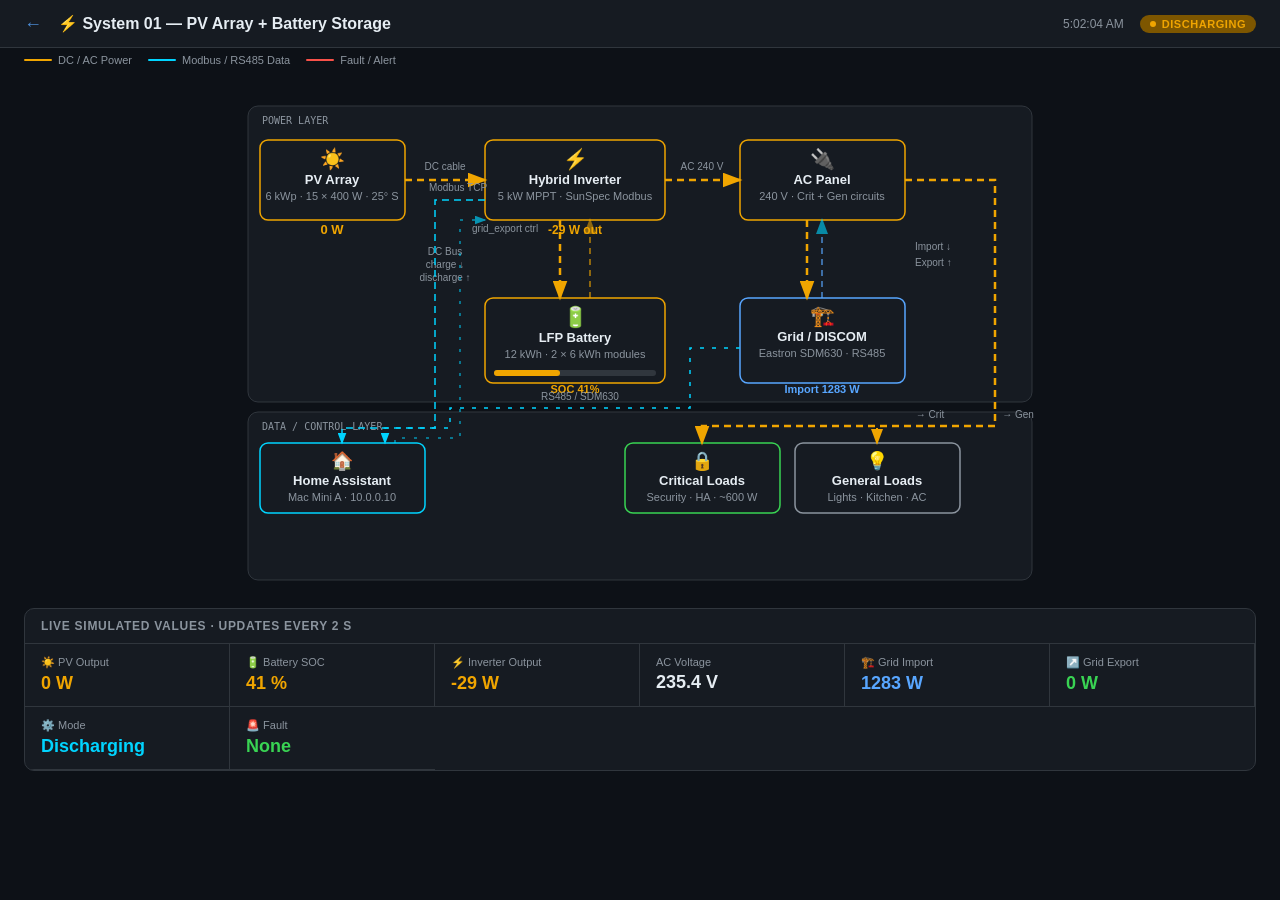
==== circuits/01_pv_battery.html @ f04ee081 "feat: add animated circuit diagrams, Wokwi sims, dev dashboard, and simulator service - circuits/: 6" ====
<!DOCTYPE html>
<html lang="en">
<head>
<meta charset="UTF-8">
<meta name="viewport" content="width=device-width, initial-scale=1.0">
<title>PV + Battery — Circuit Diagram</title>
<link rel="stylesheet" href="style.css">
</head>
<body>

<div class="header">
  <a href="index.html" class="back">←</a>
  <h1>⚡ System 01 — PV Array + Battery Storage</h1>
  <span class="timestamp" id="ts">--</span>
  <span class="status-badge green" id="status-badge"><span class="dot"></span><span id="status-text">Charging</span></span>
</div>

<div class="legend">
  <div class="legend-item"><div class="legend-line amber"></div> DC / AC Power</div>
  <div class="legend-item"><div class="legend-line cyan"></div> Modbus / RS485 Data</div>
  <div class="legend-item"><div class="legend-line red"></div> Fault / Alert</div>
</div>

<div class="svg-wrap">
<svg class="circuit-svg" viewBox="0 0 800 490" width="800" height="490" xmlns="http://www.w3.org/2000/svg">
<defs>
  <marker id="a-am" markerWidth="8" markerHeight="6" refX="7" refY="3" orient="auto"><polygon points="0 0,8 3,0 6" fill="#f0a500"/></marker>
  <marker id="a-cy" markerWidth="8" markerHeight="6" refX="7" refY="3" orient="auto"><polygon points="0 0,8 3,0 6" fill="#00d4ff"/></marker>
  <marker id="a-gn" markerWidth="8" markerHeight="6" refX="7" refY="3" orient="auto"><polygon points="0 0,8 3,0 6" fill="#39d353"/></marker>
  <marker id="a-am-r" markerWidth="8" markerHeight="6" refX="1" refY="3" orient="auto"><polygon points="8 0,0 3,8 6" fill="#f0a500"/></marker>
  <marker id="a-cy-r" markerWidth="8" markerHeight="6" refX="1" refY="3" orient="auto"><polygon points="8 0,0 3,8 6" fill="#00d4ff"/></marker>
</defs>

<rect x="0" y="0" width="800" height="490" fill="#0d1117"/>

<!-- ── Zone labels ───────────────────────────────────── -->
<rect x="8" y="8" width="784" height="296" rx="10" fill="#161b22" stroke="#30363d" stroke-width="1"/>
<text x="22" y="26" fill="#8b949e" font-size="10" font-family="monospace">POWER LAYER</text>

<rect x="8" y="314" width="784" height="168" rx="10" fill="#161b22" stroke="#30363d" stroke-width="1"/>
<text x="22" y="332" fill="#8b949e" font-size="10" font-family="monospace">DATA / CONTROL LAYER</text>

<!-- ══════════════════════════════════════════════════ -->
<!--  NODE BOXES                                        -->
<!--  Row 1  y=42–122  (center y=82)                   -->
<!--  Row 2  y=200–285 (center y=242)                  -->
<!--  Data   y=345–425                                  -->
<!-- ══════════════════════════════════════════════════ -->

<!-- PV Array  x=20-165 -->
<rect x="20" y="42" width="145" height="80" rx="8" fill="#161b22" stroke="#f0a500" stroke-width="1.5"/>
<text x="92"  y="68"  text-anchor="middle" font-size="20" fill="#f0a500">☀️</text>
<text x="92"  y="86"  text-anchor="middle" class="node-label" font-size="13" font-weight="600">PV Array</text>
<text x="92"  y="102" text-anchor="middle" class="node-sublabel">6 kWp · 15 × 400 W · 25° S</text>
<text id="pv-w" x="92" y="136" text-anchor="middle" font-size="13" font-weight="700" fill="#f0a500">-- W</text>

<!-- Hybrid Inverter  x=245-425 -->
<rect x="245" y="42" width="180" height="80" rx="8" fill="#161b22" stroke="#f0a500" stroke-width="1.5"/>
<text x="335" y="68"  text-anchor="middle" font-size="20" fill="#f0a500">⚡</text>
<text x="335" y="86"  text-anchor="middle" class="node-label" font-size="13" font-weight="600">Hybrid Inverter</text>
<text x="335" y="102" text-anchor="middle" class="node-sublabel">5 kW MPPT · SunSpec Modbus</text>
<text id="inv-w" x="335" y="136" text-anchor="middle" font-size="12" font-weight="600" fill="#f0a500">-- W out</text>

<!-- AC Distribution Panel  x=500-665 -->
<rect x="500" y="42" width="165" height="80" rx="8" fill="#161b22" stroke="#f0a500" stroke-width="1.5"/>
<text x="582" y="68"  text-anchor="middle" font-size="20" fill="#f0a500">🔌</text>
<text x="582" y="86"  text-anchor="middle" class="node-label" font-size="13" font-weight="600">AC Panel</text>
<text x="582" y="102" text-anchor="middle" class="node-sublabel">240 V · Crit + Gen circuits</text>

<!-- LFP Battery  x=245-425 -->
<rect x="245" y="200" width="180" height="85" rx="8" fill="#161b22" stroke="#f0a500" stroke-width="1.5"/>
<text x="335" y="226" text-anchor="middle" font-size="20" fill="#f0a500">🔋</text>
<text x="335" y="244" text-anchor="middle" class="node-label" font-size="13" font-weight="600">LFP Battery</text>
<text x="335" y="260" text-anchor="middle" class="node-sublabel">12 kWh · 2 × 6 kWh modules</text>
<rect x="254" y="272" width="162" height="6" rx="3" fill="#30363d"/>
<rect id="soc-bar" x="254" y="272" width="100" height="6" rx="3" fill="#f0a500"/>
<text id="soc-txt" x="335" y="295" text-anchor="middle" font-size="11" font-weight="700" fill="#f0a500">SOC ---%</text>

<!-- Grid  x=500-665 -->
<rect x="500" y="200" width="165" height="85" rx="8" fill="#161b22" stroke="#58a6ff" stroke-width="1.5"/>
<text x="582" y="225" text-anchor="middle" font-size="20" fill="#58a6ff">🏗️</text>
<text x="582" y="243" text-anchor="middle" class="node-label" font-size="13" font-weight="600">Grid / DISCOM</text>
<text x="582" y="259" text-anchor="middle" class="node-sublabel">Eastron SDM630 · RS485</text>
<text id="grid-w" x="582" y="295" text-anchor="middle" font-size="11" font-weight="700" fill="#58a6ff">Import/Export -- W</text>

<!-- Home Assistant  x=20-185 -->
<rect x="20" y="345" width="165" height="70" rx="8" fill="#161b22" stroke="#00d4ff" stroke-width="1.5"/>
<text x="102" y="369" text-anchor="middle" font-size="18" fill="#00d4ff">🏠</text>
<text x="102" y="387" text-anchor="middle" class="node-label" font-size="13" font-weight="600">Home Assistant</text>
<text x="102" y="403" text-anchor="middle" class="node-sublabel">Mac Mini A · 10.0.0.10</text>

<!-- Critical Loads  x=385-540 -->
<rect x="385" y="345" width="155" height="70" rx="8" fill="#161b22" stroke="#39d353" stroke-width="1.5"/>
<text x="462" y="369" text-anchor="middle" font-size="18" fill="#39d353">🔒</text>
<text x="462" y="387" text-anchor="middle" class="node-label" font-size="13" font-weight="600">Critical Loads</text>
<text x="462" y="403" text-anchor="middle" class="node-sublabel">Security · HA · ~600 W</text>

<!-- General Loads  x=555-720 -->
<rect x="555" y="345" width="165" height="70" rx="8" fill="#161b22" stroke="#8b949e" stroke-width="1.5"/>
<text x="637" y="369" text-anchor="middle" font-size="18" fill="#8b949e">💡</text>
<text x="637" y="387" text-anchor="middle" class="node-label" font-size="13" font-weight="600">General Loads</text>
<text x="637" y="403" text-anchor="middle" class="node-sublabel">Lights · Kitchen · AC</text>

<!-- ══════════════════════════════════════════════════ -->
<!--  WIRES — no path segment passes through any box   -->
<!-- ══════════════════════════════════════════════════ -->

<!-- W1 · PV → Inverter  (gap x=165–245, wire at y=82) -->
<path d="M 165,82 L 245,82" stroke-width="2.5" fill="none"
      marker-end="url(#a-am)" class="wire-amber"/>
<!-- label sits in the gap, 12 px above wire -->
<text x="205" y="72" text-anchor="middle" class="wire-label">DC cable</text>

<!-- W2 · Inverter → AC Panel  (gap x=425–500, wire at y=82) -->
<path d="M 425,82 L 500,82" stroke-width="2.5" fill="none"
      marker-end="url(#a-am)" class="wire-amber"/>
<text x="462" y="72" text-anchor="middle" class="wire-label">AC 240 V</text>

<!-- W3a · Inverter ↓ Battery  (charge; vertical in row gap, x=320) -->
<path d="M 320,122 L 320,200" stroke-width="2.5" fill="none"
      marker-end="url(#a-am)" class="wire-amber"/>
<!-- W3b · Battery → Inverter  (discharge; x=350, reverse) -->
<path d="M 350,200 L 350,122" stroke-width="2" fill="none"
      stroke="#f0a500" stroke-dasharray="6 5"
      marker-end="url(#a-am)" style="animation:flow-fwd 0.9s linear infinite; opacity:0.55;"/>
<!-- label in LEFT corridor (x 165–245, y 155–175 = mid gap) — clear of all boxes -->
<text x="205" y="157" text-anchor="middle" class="wire-label">DC Bus</text>
<text x="205" y="170" text-anchor="middle" class="wire-label">charge ↓</text>
<text x="205" y="183" text-anchor="middle" class="wire-label">discharge ↑</text>

<!-- W4 · AC Panel ↔ Grid  (vertical, x=567/582, gap y=122–200) -->
<!-- import: down -->
<path d="M 567,122 L 567,200" stroke-width="2.5" fill="none"
      marker-end="url(#a-am)" class="wire-amber"/>
<!-- export: up -->
<path d="M 582,200 L 582,122" stroke-width="2" fill="none"
      stroke="#58a6ff" stroke-dasharray="6 5"
      marker-end="url(#a-cy)" style="animation:flow-rev 0.9s linear infinite; opacity:0.6;"/>
<!-- label in RIGHT margin (x=672, gap y=122–200) — clears AC Panel right x=665 -->
<text x="675" y="152" text-anchor="start" class="wire-label">Import ↓</text>
<text x="675" y="168" text-anchor="start" class="wire-label">Export ↑</text>

<!-- W5 · AC Panel → Critical + General
     Route: right edge of AC Panel (665,82) → right margin x=755 (> Gen right 720)
     → down to bus y=328 (< loads top 345) → branch left to each load.
     No segment touches any node box. -->
<path d="M 665,82 L 755,82 L 755,328 L 462,328 L 462,345"
      stroke-width="2.5" fill="none" marker-end="url(#a-am)" class="wire-amber"/>
<!-- branch to General (from bus junction at 755,328 left to 637,328 then down) -->
<path d="M 755,328 L 637,328 L 637,345" stroke-width="2" fill="none"
      stroke="#f0a500" stroke-dasharray="7 5"
      style="animation:flow-fwd 0.45s linear infinite;" marker-end="url(#a-am)"/>
<!-- bus labels in the horizontal corridor y=328 — between node boxes -->
<text x="690" y="320" text-anchor="middle" class="wire-label">→ Crit</text>
<text x="778" y="320" text-anchor="middle" class="wire-label">→ Gen</text>

<!-- W6 · Inverter → HA  (Modbus TCP)
     Route: left edge of Inverter (245,102) → left corridor x=195 (>PV right 165 + 30)
     → down to y=330 (< loads top 345, > Grid bottom 285) → left to HA top x=102 -->
<path d="M 245,102 L 195,102 L 195,330 L 102,330 L 102,345"
      stroke-width="1.5" fill="none" marker-end="url(#a-cy)" class="wire-cyan"
      style="animation-duration:0.9s;"/>
<!-- label on the horizontal segment at y=102, placed well above in the corridor -->
<text x="218" y="93" text-anchor="middle" class="wire-label" fill="#00d4ff">Modbus TCP</text>

<!-- W7 · Grid/SDM630 → HA  (RS485 → Modbus RTU)
     Route: left edge of Grid (500,250) → left to x=450 (> Battery right 425 + 25)
     → down to y=310 (> Grid bottom 285, < loads top 345)
     → left to x=210 (slightly right of Modbus corridor x=195)
     → down to y=330, then left to HA.
     All segments stay in clear corridors. -->
<path d="M 500,250 L 450,250 L 450,310 L 210,310 L 210,330 L 145,330 L 145,345"
      stroke-width="1.5" fill="none" stroke="#00d4ff" stroke-dasharray="4 8"
      marker-end="url(#a-cy)" style="animation:flow-fwd 1.1s linear infinite;"/>
<!-- label on long horizontal at y=310 — sits in the clear corridor -->
<text x="340" y="302" text-anchor="middle" class="wire-label" fill="#00d4ff">RS485 / SDM630</text>

<!-- W8 · HA → Inverter  (grid_export_enable control)
     Route: top of HA at x=155 → up through left corridor x=220 → into Inverter left side.
     Uses x=220 — distinct from Modbus at x=195, 25 px clearance. -->
<path d="M 155,345 L 155,340 L 220,340 L 220,122 L 245,122"
      stroke-width="1.5" fill="none" stroke="#00d4ff" stroke-dasharray="3 9"
      marker-end="url(#a-cy)" style="animation:flow-rev 1.4s linear infinite; opacity:0.65;"/>
<text x="232" y="134" text-anchor="start" class="wire-label" fill="#00d4ff">grid_export ctrl</text>

<!-- ── Live value overlays (placed BELOW their respective boxes, y=136 / y=295) ── -->
</svg>
</div>

<div class="data-panel">
  <div class="data-panel-title">Live Simulated Values · updates every 2 s</div>
  <div class="data-grid">
    <div class="data-cell"><div class="data-label">☀️ PV Output</div>
      <div class="data-value amber" id="d-pv">-- W</div></div>
    <div class="data-cell"><div class="data-label">🔋 Battery SOC</div>
      <div class="data-value amber" id="d-soc">-- %</div></div>
    <div class="data-cell"><div class="data-label">⚡ Inverter Output</div>
      <div class="data-value amber" id="d-inv">-- W</div></div>
    <div class="data-cell"><div class="data-label">AC Voltage</div>
      <div class="data-value normal" id="d-vac">-- V</div></div>
    <div class="data-cell"><div class="data-label">🏗️ Grid Import</div>
      <div class="data-value blue" id="d-imp">-- W</div></div>
    <div class="data-cell"><div class="data-label">↗️ Grid Export</div>
      <div class="data-value green" id="d-exp">-- W</div></div>
    <div class="data-cell"><div class="data-label">⚙️ Mode</div>
      <div class="data-value cyan" id="d-mode">--</div></div>
    <div class="data-cell"><div class="data-label">🚨 Fault</div>
      <div class="data-value green" id="d-fault">None</div></div>
  </div>
</div>

<script>
function noise(a){ return (Math.random()-.5)*2*a; }
function pvPower(h){
  if(h<6||h>18) return 0;
  const x=(h-12)/5.5;
  return Math.max(0,5800*(1-x*x)+noise(120));
}
function batterySoc(h){
  if(h>=6&&h<=15) return Math.min(98,45+(h-6)*5.5+noise(1));
  const e=h>15?h-15:h+9;
  return Math.max(20,94-e*3.8+noise(1));
}
function update(){
  const now=new Date();
  const h=now.getHours()+now.getMinutes()/60;
  document.getElementById('ts').textContent=now.toLocaleTimeString();
  const pv=Math.round(pvPower(h));
  const soc=Math.round(batterySoc(h));
  const inv=Math.round(pv*0.96+noise(80));
  const base=1200+noise(150);
  const imp=pv>base?0:Math.round(base-pv+noise(50));
  const exp=pv>base+400?Math.round(pv-base-noise(80)):0;
  const vac=238+noise(3);
  const mode=pv>200?(soc<80?'Charging':'Export'):(soc>30?'Discharging':'Grid Import');
  document.getElementById('pv-w').textContent=pv.toLocaleString()+' W';
  document.getElementById('inv-w').textContent=inv.toLocaleString()+' W out';
  document.getElementById('soc-txt').textContent='SOC '+soc+'%';
  document.getElementById('soc-bar').setAttribute('width',Math.round(1.62*soc));
  document.getElementById('grid-w').textContent=(imp>0?'Import '+imp:'Export '+exp)+' W';
  document.getElementById('d-pv').textContent=pv.toLocaleString()+' W';
  document.getElementById('d-soc').textContent=soc+' %';
  document.getElementById('d-inv').textContent=inv.toLocaleString()+' W';
  document.getElementById('d-vac').textContent=vac.toFixed(1)+' V';
  document.getElementById('d-imp').textContent=imp+' W';
  document.getElementById('d-exp').textContent=exp+' W';
  document.getElementById('d-mode').textContent=mode;
  const b=document.getElementById('status-badge');
  b.className='status-badge '+(pv>500?'green':'amber');
  document.getElementById('status-text').textContent=mode;
}
update(); setInterval(update,2000);
</script>
</body>
</html>
---- circuits/style.css ----
/* Lucknow Smart Residence — Shared Circuit Diagram Styles
   Dark theme matching GitHub dark; pure CSS, no external deps */

:root {
  --bg:          #0d1117;
  --surface:     #161b22;
  --surface2:    #21262d;
  --border:      #30363d;
  --text:        #e6edf3;
  --text-muted:  #8b949e;
  --amber:       #f0a500;
  --amber-dim:   #7d5600;
  --cyan:        #00d4ff;
  --cyan-dim:    #004d5e;
  --green:       #39d353;
  --green-dim:   #1a4d23;
  --red:         #f85149;
  --red-dim:     #5c1a18;
  --blue:        #58a6ff;
  --blue-dim:    #1c3557;
  --purple:      #bc8cff;
  --purple-dim:  #3d2062;
}

* { box-sizing: border-box; margin: 0; padding: 0; }

body {
  background: var(--bg);
  color: var(--text);
  font-family: -apple-system, BlinkMacSystemFont, "Segoe UI", sans-serif;
  font-size: 14px;
  min-height: 100vh;
}

/* ── Header Bar ──────────────────────────────────────────────── */
.header {
  display: flex;
  align-items: center;
  gap: 16px;
  padding: 14px 24px;
  background: var(--surface);
  border-bottom: 1px solid var(--border);
}

.header .back {
  color: var(--blue);
  text-decoration: none;
  font-size: 18px;
  line-height: 1;
  opacity: 0.8;
  transition: opacity 0.15s;
}
.header .back:hover { opacity: 1; }

.header h1 {
  font-size: 16px;
  font-weight: 600;
  color: var(--text);
  flex: 1;
}

.header .timestamp {
  color: var(--text-muted);
  font-size: 12px;
  font-variant-numeric: tabular-nums;
}

.status-badge {
  display: inline-flex;
  align-items: center;
  gap: 6px;
  padding: 3px 10px;
  border-radius: 20px;
  font-size: 11px;
  font-weight: 600;
  text-transform: uppercase;
  letter-spacing: 0.05em;
}
.status-badge.green  { background: var(--green-dim);  color: var(--green);  }
.status-badge.amber  { background: var(--amber-dim);  color: var(--amber);  }
.status-badge.red    { background: var(--red-dim);    color: var(--red);    }
.status-badge.cyan   { background: var(--cyan-dim);   color: var(--cyan);   }
.status-badge.blue   { background: var(--blue-dim);   color: var(--blue);   }
.status-badge.purple { background: var(--purple-dim); color: var(--purple); }

.status-badge .dot {
  width: 6px; height: 6px;
  border-radius: 50%;
  background: currentColor;
  animation: pulse 2s ease-in-out infinite;
}

@keyframes pulse {
  0%, 100% { opacity: 1; }
  50%       { opacity: 0.3; }
}

/* ── SVG Canvas ──────────────────────────────────────────────── */
.svg-wrap {
  display: flex;
  justify-content: center;
  padding: 20px 16px 8px;
  overflow-x: auto;
}

.circuit-svg {
  display: block;
  max-width: 100%;
  height: auto;
}

/* SVG node labels */
.node-label {
  font-family: -apple-system, BlinkMacSystemFont, "Segoe UI", sans-serif;
  fill: var(--text);
}
.node-sublabel {
  font-family: -apple-system, BlinkMacSystemFont, "Segoe UI", sans-serif;
  fill: var(--text-muted);
  font-size: 11px;
}
.wire-label {
  font-family: -apple-system, BlinkMacSystemFont, "Segoe UI", sans-serif;
  font-size: 10px;
  fill: var(--text-muted);
}

/* ── Wire animations ─────────────────────────────────────────── */
/* fast (power), medium (data), slow (mechanical) */
@keyframes flow-fwd   { 0%{stroke-dashoffset:0}  100%{stroke-dashoffset:-12} }
@keyframes flow-slow  { 0%{stroke-dashoffset:0}  100%{stroke-dashoffset:-12} }
@keyframes flow-rev   { 0%{stroke-dashoffset:0}  100%{stroke-dashoffset:12}  }

.wire-amber  { stroke: var(--amber);  stroke-dasharray:7 5; animation: flow-fwd  0.45s linear infinite; }
.wire-cyan   { stroke: var(--cyan);   stroke-dasharray:7 5; animation: flow-fwd  0.65s linear infinite; }
.wire-green  { stroke: var(--green);  stroke-dasharray:7 5; animation: flow-fwd  0.80s linear infinite; }
.wire-blue   { stroke: var(--blue);   stroke-dasharray:7 5; animation: flow-fwd  0.70s linear infinite; }
.wire-red    { stroke: var(--red);    stroke-dasharray:7 5; animation: flow-fwd  0.40s linear infinite; }
.wire-purple { stroke: var(--purple); stroke-dasharray:7 5; animation: flow-fwd  0.55s linear infinite; }
.wire-amber-rev { stroke: var(--amber); stroke-dasharray:7 5; animation: flow-rev 0.45s linear infinite; }

/* static (no animation) variant */
.wire-static { stroke-dasharray: none !important; animation: none !important; opacity: 0.4; }

/* ── Data Panel ──────────────────────────────────────────────── */
.data-panel {
  margin: 12px 24px 24px;
  background: var(--surface);
  border: 1px solid var(--border);
  border-radius: 10px;
  overflow: hidden;
}

.data-panel-title {
  padding: 10px 16px;
  font-size: 12px;
  font-weight: 600;
  text-transform: uppercase;
  letter-spacing: 0.06em;
  color: var(--text-muted);
  border-bottom: 1px solid var(--border);
}

.data-grid {
  display: grid;
  grid-template-columns: repeat(auto-fill, minmax(180px, 1fr));
  gap: 0;
}

.data-cell {
  padding: 12px 16px;
  border-right: 1px solid var(--border);
  border-bottom: 1px solid var(--border);
}
.data-cell:last-child { border-right: none; }

.data-label {
  font-size: 11px;
  color: var(--text-muted);
  margin-bottom: 4px;
}
.data-value {
  font-size: 18px;
  font-weight: 600;
  font-variant-numeric: tabular-nums;
}
.data-value.amber  { color: var(--amber); }
.data-value.cyan   { color: var(--cyan); }
.data-value.green  { color: var(--green); }
.data-value.red    { color: var(--red); }
.data-value.blue   { color: var(--blue); }
.data-value.purple { color: var(--purple); }
.data-value.normal { color: var(--text); }

/* ── Index page: System Cards ────────────────────────────────── */
.index-header {
  padding: 32px 24px 0;
  text-align: center;
}
.index-header h1 {
  font-size: 26px;
  font-weight: 700;
  margin-bottom: 6px;
}
.index-header p {
  color: var(--text-muted);
  max-width: 560px;
  margin: 0 auto 28px;
  line-height: 1.6;
}

.system-grid {
  display: grid;
  grid-template-columns: repeat(auto-fill, minmax(280px, 1fr));
  gap: 16px;
  padding: 0 24px 40px;
}

.system-card {
  display: block;
  text-decoration: none;
  background: var(--surface);
  border: 1px solid var(--border);
  border-radius: 12px;
  padding: 20px;
  transition: border-color 0.15s, transform 0.15s;
  position: relative;
  overflow: hidden;
}
.system-card:hover {
  border-color: var(--cyan);
  transform: translateY(-2px);
}
.system-card::before {
  content: '';
  position: absolute;
  top: 0; left: 0; right: 0;
  height: 3px;
  border-radius: 12px 12px 0 0;
}
.system-card.amber::before { background: var(--amber); }
.system-card.cyan::before  { background: var(--cyan); }
.system-card.blue::before  { background: var(--blue); }
.system-card.red::before   { background: var(--red); }
.system-card.green::before { background: var(--green); }
.system-card.purple::before{ background: var(--purple); }

.card-icon { font-size: 32px; margin-bottom: 10px; display: block; }
.card-number { font-size: 11px; color: var(--text-muted); text-transform: uppercase;
               letter-spacing: 0.08em; margin-bottom: 4px; }
.card-title { font-size: 18px; font-weight: 700; color: var(--text); margin-bottom: 6px; }
.card-desc  { font-size: 13px; color: var(--text-muted); line-height: 1.5; }
.card-tags  { display: flex; flex-wrap: wrap; gap: 6px; margin-top: 14px; }
.tag {
  padding: 2px 8px;
  border-radius: 20px;
  font-size: 11px;
  background: var(--surface2);
  color: var(--text-muted);
  border: 1px solid var(--border);
}

/* ── Legend ──────────────────────────────────────────────────── */
.legend {
  display: flex;
  flex-wrap: wrap;
  gap: 16px;
  padding: 6px 24px 12px;
  font-size: 11px;
  color: var(--text-muted);
}
.legend-item {
  display: flex;
  align-items: center;
  gap: 6px;
}
.legend-line {
  width: 28px;
  height: 2px;
  border-radius: 2px;
  position: relative;
}
.legend-line.amber  { background: var(--amber); }
.legend-line.cyan   { background: var(--cyan); }
.legend-line.blue   { background: var(--blue); }
.legend-line.green  { background: var(--green); }
.legend-line.red    { background: var(--red); }
.legend-line.purple { background: var(--purple); }
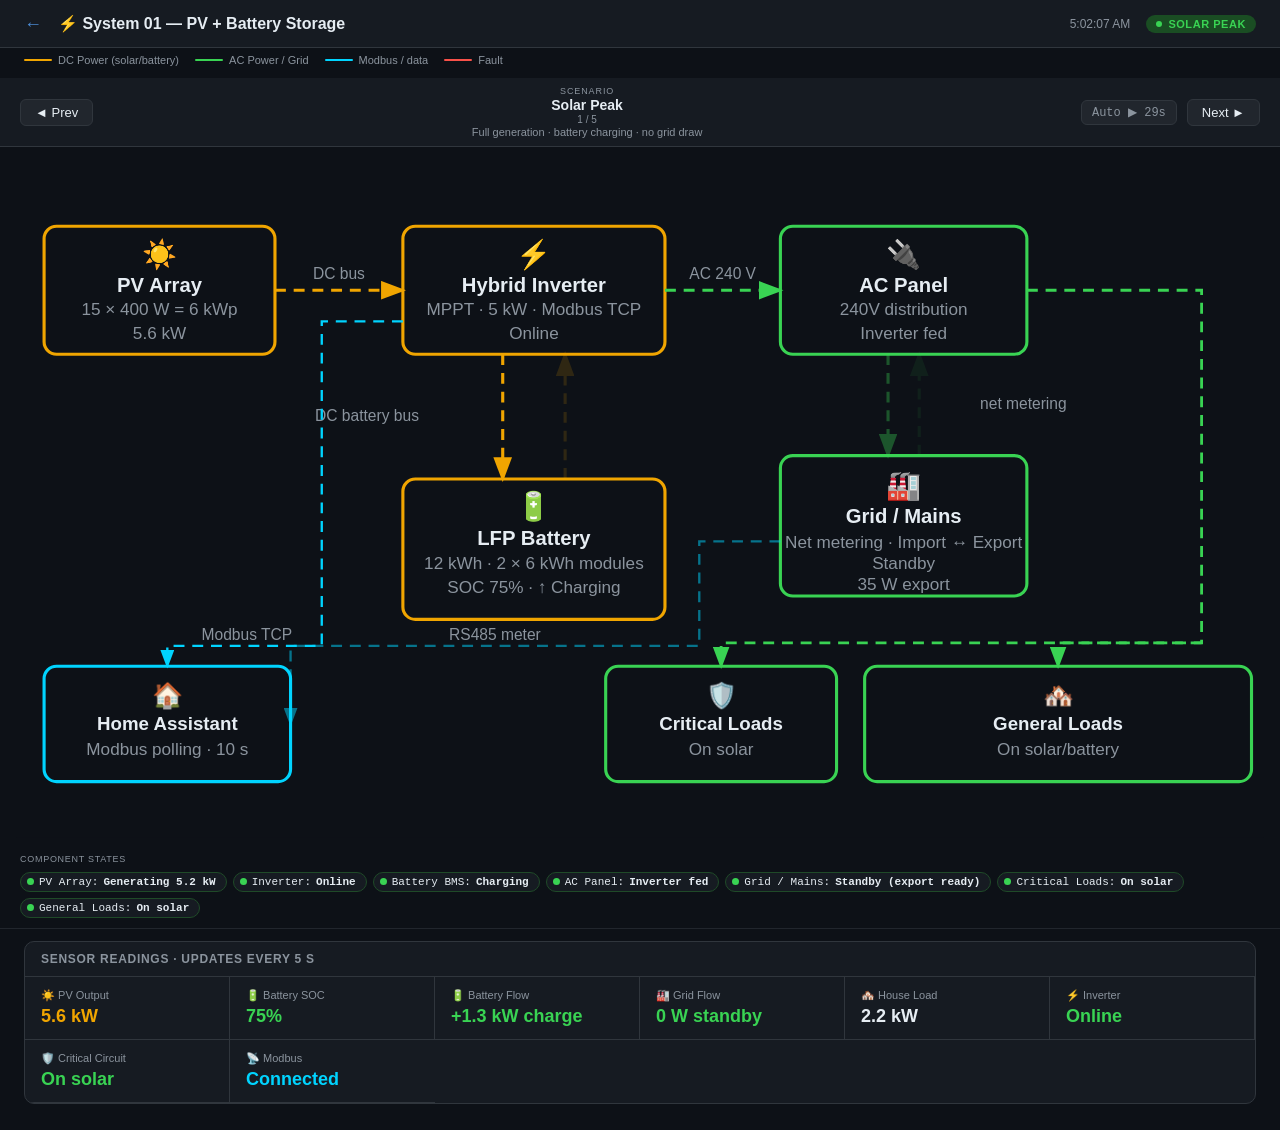
==== commit 801cd16b: "feat(circuits): scenario-based simulation + cooling tower redesign + mains backup - All 6 circuit pa" ====
--- a/circuits/01_pv_battery.html
+++ b/circuits/01_pv_battery.html
@@ -10,246 +10,313 @@
 
 <div class="header">
   <a href="index.html" class="back">←</a>
-  <h1>⚡ System 01 — PV Array + Battery Storage</h1>
+  <h1>⚡ System 01 — PV + Battery Storage</h1>
   <span class="timestamp" id="ts">--</span>
-  <span class="status-badge green" id="status-badge"><span class="dot"></span><span id="status-text">Charging</span></span>
+  <span class="status-badge green" id="status-badge"><span class="dot"></span><span id="status-text">Solar Peak</span></span>
 </div>
 
 <div class="legend">
-  <div class="legend-item"><div class="legend-line amber"></div> DC / AC Power</div>
-  <div class="legend-item"><div class="legend-line cyan"></div> Modbus / RS485 Data</div>
-  <div class="legend-item"><div class="legend-line red"></div> Fault / Alert</div>
-</div>
+  <div class="legend-item"><div class="legend-line amber"></div> DC Power (solar/battery)</div>
+  <div class="legend-item"><div class="legend-line green"></div> AC Power / Grid</div>
+  <div class="legend-item"><div class="legend-line cyan"></div> Modbus / data</div>
+  <div class="legend-item"><div class="legend-line red"></div> Fault</div>
+</div>
+
+<div class="scenario-bar">
+  <button class="sc-btn" id="sc-prev">◄ Prev</button>
+  <div class="sc-info">
+    <span class="sc-label">Scenario</span>
+    <span class="sc-name" id="sc-name">Solar Peak</span>
+    <span class="sc-num"  id="sc-num">1 / 5</span>
+    <span class="sc-desc" id="sc-desc">Full generation · battery charging · no grid draw</span>
+  </div>
+  <div class="sc-timer" id="sc-timer">Auto ▶ 30s</div>
+  <button class="sc-btn" id="sc-next">Next ►</button>
+</div>
+<div class="alert-bar" id="alert-bar"></div>
 
 <div class="svg-wrap">
-<svg class="circuit-svg" viewBox="0 0 800 490" width="800" height="490" xmlns="http://www.w3.org/2000/svg">
+<svg class="circuit-svg" viewBox="0 0 800 430" xmlns="http://www.w3.org/2000/svg">
 <defs>
-  <marker id="a-am" markerWidth="8" markerHeight="6" refX="7" refY="3" orient="auto"><polygon points="0 0,8 3,0 6" fill="#f0a500"/></marker>
-  <marker id="a-cy" markerWidth="8" markerHeight="6" refX="7" refY="3" orient="auto"><polygon points="0 0,8 3,0 6" fill="#00d4ff"/></marker>
-  <marker id="a-gn" markerWidth="8" markerHeight="6" refX="7" refY="3" orient="auto"><polygon points="0 0,8 3,0 6" fill="#39d353"/></marker>
-  <marker id="a-am-r" markerWidth="8" markerHeight="6" refX="1" refY="3" orient="auto"><polygon points="8 0,0 3,8 6" fill="#f0a500"/></marker>
-  <marker id="a-cy-r" markerWidth="8" markerHeight="6" refX="1" refY="3" orient="auto"><polygon points="8 0,0 3,8 6" fill="#00d4ff"/></marker>
+  <marker id="arr-amber" markerWidth="8" markerHeight="6" refX="7" refY="3" orient="auto"><polygon points="0 0,8 3,0 6" fill="#f0a500"/></marker>
+  <marker id="arr-green" markerWidth="8" markerHeight="6" refX="7" refY="3" orient="auto"><polygon points="0 0,8 3,0 6" fill="#39d353"/></marker>
+  <marker id="arr-cyan"  markerWidth="8" markerHeight="6" refX="7" refY="3" orient="auto"><polygon points="0 0,8 3,0 6" fill="#00d4ff"/></marker>
+  <marker id="arr-red"   markerWidth="8" markerHeight="6" refX="7" refY="3" orient="auto"><polygon points="0 0,8 3,0 6" fill="#f85149"/></marker>
 </defs>
-
-<rect x="0" y="0" width="800" height="490" fill="#0d1117"/>
-
-<!-- ── Zone labels ───────────────────────────────────── -->
-<rect x="8" y="8" width="784" height="296" rx="10" fill="#161b22" stroke="#30363d" stroke-width="1"/>
-<text x="22" y="26" fill="#8b949e" font-size="10" font-family="monospace">POWER LAYER</text>
-
-<rect x="8" y="314" width="784" height="168" rx="10" fill="#161b22" stroke="#30363d" stroke-width="1"/>
-<text x="22" y="332" fill="#8b949e" font-size="10" font-family="monospace">DATA / CONTROL LAYER</text>
-
-<!-- ══════════════════════════════════════════════════ -->
-<!--  NODE BOXES                                        -->
-<!--  Row 1  y=42–122  (center y=82)                   -->
-<!--  Row 2  y=200–285 (center y=242)                  -->
-<!--  Data   y=345–425                                  -->
-<!-- ══════════════════════════════════════════════════ -->
-
-<!-- PV Array  x=20-165 -->
-<rect x="20" y="42" width="145" height="80" rx="8" fill="#161b22" stroke="#f0a500" stroke-width="1.5"/>
-<text x="92"  y="68"  text-anchor="middle" font-size="20" fill="#f0a500">☀️</text>
-<text x="92"  y="86"  text-anchor="middle" class="node-label" font-size="13" font-weight="600">PV Array</text>
-<text x="92"  y="102" text-anchor="middle" class="node-sublabel">6 kWp · 15 × 400 W · 25° S</text>
-<text id="pv-w" x="92" y="136" text-anchor="middle" font-size="13" font-weight="700" fill="#f0a500">-- W</text>
-
-<!-- Hybrid Inverter  x=245-425 -->
-<rect x="245" y="42" width="180" height="80" rx="8" fill="#161b22" stroke="#f0a500" stroke-width="1.5"/>
-<text x="335" y="68"  text-anchor="middle" font-size="20" fill="#f0a500">⚡</text>
-<text x="335" y="86"  text-anchor="middle" class="node-label" font-size="13" font-weight="600">Hybrid Inverter</text>
-<text x="335" y="102" text-anchor="middle" class="node-sublabel">5 kW MPPT · SunSpec Modbus</text>
-<text id="inv-w" x="335" y="136" text-anchor="middle" font-size="12" font-weight="600" fill="#f0a500">-- W out</text>
-
-<!-- AC Distribution Panel  x=500-665 -->
-<rect x="500" y="42" width="165" height="80" rx="8" fill="#161b22" stroke="#f0a500" stroke-width="1.5"/>
-<text x="582" y="68"  text-anchor="middle" font-size="20" fill="#f0a500">🔌</text>
-<text x="582" y="86"  text-anchor="middle" class="node-label" font-size="13" font-weight="600">AC Panel</text>
-<text x="582" y="102" text-anchor="middle" class="node-sublabel">240 V · Crit + Gen circuits</text>
-
-<!-- LFP Battery  x=245-425 -->
-<rect x="245" y="200" width="180" height="85" rx="8" fill="#161b22" stroke="#f0a500" stroke-width="1.5"/>
-<text x="335" y="226" text-anchor="middle" font-size="20" fill="#f0a500">🔋</text>
-<text x="335" y="244" text-anchor="middle" class="node-label" font-size="13" font-weight="600">LFP Battery</text>
-<text x="335" y="260" text-anchor="middle" class="node-sublabel">12 kWh · 2 × 6 kWh modules</text>
-<rect x="254" y="272" width="162" height="6" rx="3" fill="#30363d"/>
-<rect id="soc-bar" x="254" y="272" width="100" height="6" rx="3" fill="#f0a500"/>
-<text id="soc-txt" x="335" y="295" text-anchor="middle" font-size="11" font-weight="700" fill="#f0a500">SOC ---%</text>
-
-<!-- Grid  x=500-665 -->
-<rect x="500" y="200" width="165" height="85" rx="8" fill="#161b22" stroke="#58a6ff" stroke-width="1.5"/>
-<text x="582" y="225" text-anchor="middle" font-size="20" fill="#58a6ff">🏗️</text>
-<text x="582" y="243" text-anchor="middle" class="node-label" font-size="13" font-weight="600">Grid / DISCOM</text>
-<text x="582" y="259" text-anchor="middle" class="node-sublabel">Eastron SDM630 · RS485</text>
-<text id="grid-w" x="582" y="295" text-anchor="middle" font-size="11" font-weight="700" fill="#58a6ff">Import/Export -- W</text>
-
-<!-- Home Assistant  x=20-185 -->
-<rect x="20" y="345" width="165" height="70" rx="8" fill="#161b22" stroke="#00d4ff" stroke-width="1.5"/>
-<text x="102" y="369" text-anchor="middle" font-size="18" fill="#00d4ff">🏠</text>
-<text x="102" y="387" text-anchor="middle" class="node-label" font-size="13" font-weight="600">Home Assistant</text>
-<text x="102" y="403" text-anchor="middle" class="node-sublabel">Mac Mini A · 10.0.0.10</text>
-
-<!-- Critical Loads  x=385-540 -->
-<rect x="385" y="345" width="155" height="70" rx="8" fill="#161b22" stroke="#39d353" stroke-width="1.5"/>
-<text x="462" y="369" text-anchor="middle" font-size="18" fill="#39d353">🔒</text>
-<text x="462" y="387" text-anchor="middle" class="node-label" font-size="13" font-weight="600">Critical Loads</text>
-<text x="462" y="403" text-anchor="middle" class="node-sublabel">Security · HA · ~600 W</text>
-
-<!-- General Loads  x=555-720 -->
-<rect x="555" y="345" width="165" height="70" rx="8" fill="#161b22" stroke="#8b949e" stroke-width="1.5"/>
-<text x="637" y="369" text-anchor="middle" font-size="18" fill="#8b949e">💡</text>
-<text x="637" y="387" text-anchor="middle" class="node-label" font-size="13" font-weight="600">General Loads</text>
-<text x="637" y="403" text-anchor="middle" class="node-sublabel">Lights · Kitchen · AC</text>
-
-<!-- ══════════════════════════════════════════════════ -->
-<!--  WIRES — no path segment passes through any box   -->
-<!-- ══════════════════════════════════════════════════ -->
-
-<!-- W1 · PV → Inverter  (gap x=165–245, wire at y=82) -->
-<path d="M 165,82 L 245,82" stroke-width="2.5" fill="none"
-      marker-end="url(#a-am)" class="wire-amber"/>
-<!-- label sits in the gap, 12 px above wire -->
-<text x="205" y="72" text-anchor="middle" class="wire-label">DC cable</text>
-
-<!-- W2 · Inverter → AC Panel  (gap x=425–500, wire at y=82) -->
-<path d="M 425,82 L 500,82" stroke-width="2.5" fill="none"
-      marker-end="url(#a-am)" class="wire-amber"/>
-<text x="462" y="72" text-anchor="middle" class="wire-label">AC 240 V</text>
-
-<!-- W3a · Inverter ↓ Battery  (charge; vertical in row gap, x=320) -->
-<path d="M 320,122 L 320,200" stroke-width="2.5" fill="none"
-      marker-end="url(#a-am)" class="wire-amber"/>
-<!-- W3b · Battery → Inverter  (discharge; x=350, reverse) -->
-<path d="M 350,200 L 350,122" stroke-width="2" fill="none"
-      stroke="#f0a500" stroke-dasharray="6 5"
-      marker-end="url(#a-am)" style="animation:flow-fwd 0.9s linear infinite; opacity:0.55;"/>
-<!-- label in LEFT corridor (x 165–245, y 155–175 = mid gap) — clear of all boxes -->
-<text x="205" y="157" text-anchor="middle" class="wire-label">DC Bus</text>
-<text x="205" y="170" text-anchor="middle" class="wire-label">charge ↓</text>
-<text x="205" y="183" text-anchor="middle" class="wire-label">discharge ↑</text>
-
-<!-- W4 · AC Panel ↔ Grid  (vertical, x=567/582, gap y=122–200) -->
-<!-- import: down -->
-<path d="M 567,122 L 567,200" stroke-width="2.5" fill="none"
-      marker-end="url(#a-am)" class="wire-amber"/>
-<!-- export: up -->
-<path d="M 582,200 L 582,122" stroke-width="2" fill="none"
-      stroke="#58a6ff" stroke-dasharray="6 5"
-      marker-end="url(#a-cy)" style="animation:flow-rev 0.9s linear infinite; opacity:0.6;"/>
-<!-- label in RIGHT margin (x=672, gap y=122–200) — clears AC Panel right x=665 -->
-<text x="675" y="152" text-anchor="start" class="wire-label">Import ↓</text>
-<text x="675" y="168" text-anchor="start" class="wire-label">Export ↑</text>
-
-<!-- W5 · AC Panel → Critical + General
-     Route: right edge of AC Panel (665,82) → right margin x=755 (> Gen right 720)
-     → down to bus y=328 (< loads top 345) → branch left to each load.
-     No segment touches any node box. -->
-<path d="M 665,82 L 755,82 L 755,328 L 462,328 L 462,345"
-      stroke-width="2.5" fill="none" marker-end="url(#a-am)" class="wire-amber"/>
-<!-- branch to General (from bus junction at 755,328 left to 637,328 then down) -->
-<path d="M 755,328 L 637,328 L 637,345" stroke-width="2" fill="none"
-      stroke="#f0a500" stroke-dasharray="7 5"
-      style="animation:flow-fwd 0.45s linear infinite;" marker-end="url(#a-am)"/>
-<!-- bus labels in the horizontal corridor y=328 — between node boxes -->
-<text x="690" y="320" text-anchor="middle" class="wire-label">→ Crit</text>
-<text x="778" y="320" text-anchor="middle" class="wire-label">→ Gen</text>
-
-<!-- W6 · Inverter → HA  (Modbus TCP)
-     Route: left edge of Inverter (245,102) → left corridor x=195 (>PV right 165 + 30)
-     → down to y=330 (< loads top 345, > Grid bottom 285) → left to HA top x=102 -->
-<path d="M 245,102 L 195,102 L 195,330 L 102,330 L 102,345"
-      stroke-width="1.5" fill="none" marker-end="url(#a-cy)" class="wire-cyan"
-      style="animation-duration:0.9s;"/>
-<!-- label on the horizontal segment at y=102, placed well above in the corridor -->
-<text x="218" y="93" text-anchor="middle" class="wire-label" fill="#00d4ff">Modbus TCP</text>
-
-<!-- W7 · Grid/SDM630 → HA  (RS485 → Modbus RTU)
-     Route: left edge of Grid (500,250) → left to x=450 (> Battery right 425 + 25)
-     → down to y=310 (> Grid bottom 285, < loads top 345)
-     → left to x=210 (slightly right of Modbus corridor x=195)
-     → down to y=330, then left to HA.
-     All segments stay in clear corridors. -->
-<path d="M 500,250 L 450,250 L 450,310 L 210,310 L 210,330 L 145,330 L 145,345"
-      stroke-width="1.5" fill="none" stroke="#00d4ff" stroke-dasharray="4 8"
-      marker-end="url(#a-cy)" style="animation:flow-fwd 1.1s linear infinite;"/>
-<!-- label on long horizontal at y=310 — sits in the clear corridor -->
-<text x="340" y="302" text-anchor="middle" class="wire-label" fill="#00d4ff">RS485 / SDM630</text>
-
-<!-- W8 · HA → Inverter  (grid_export_enable control)
-     Route: top of HA at x=155 → up through left corridor x=220 → into Inverter left side.
-     Uses x=220 — distinct from Modbus at x=195, 25 px clearance. -->
-<path d="M 155,345 L 155,340 L 220,340 L 220,122 L 245,122"
-      stroke-width="1.5" fill="none" stroke="#00d4ff" stroke-dasharray="3 9"
-      marker-end="url(#a-cy)" style="animation:flow-rev 1.4s linear infinite; opacity:0.65;"/>
-<text x="232" y="134" text-anchor="start" class="wire-label" fill="#00d4ff">grid_export ctrl</text>
-
-<!-- ── Live value overlays (placed BELOW their respective boxes, y=136 / y=295) ── -->
+<rect x="0" y="0" width="800" height="430" fill="#0d1117"/>
+
+<!-- PV Array -->
+<rect id="node-pv"   x="18"  y="38" width="148" height="82" rx="8" fill="#0d1117" stroke="#f0a500" stroke-width="2"/>
+<text x="92"  y="62"  text-anchor="middle" font-size="18">☀️</text>
+<text x="92"  y="80"  text-anchor="middle" class="node-label" font-size="13" font-weight="600">PV Array</text>
+<text x="92"  y="95"  text-anchor="middle" class="node-sublabel">15 × 400 W = 6 kWp</text>
+<text x="92"  y="110" text-anchor="middle" class="node-sublabel" id="sv-pv">5,200 W</text>
+
+<!-- Hybrid Inverter -->
+<rect id="node-inv"  x="248" y="38" width="168" height="82" rx="8" fill="#0d1117" stroke="#f0a500" stroke-width="2"/>
+<text x="332" y="62"  text-anchor="middle" font-size="18">⚡</text>
+<text x="332" y="80"  text-anchor="middle" class="node-label" font-size="13" font-weight="600">Hybrid Inverter</text>
+<text x="332" y="95"  text-anchor="middle" class="node-sublabel">MPPT · 5 kW · Modbus TCP</text>
+<text x="332" y="110" text-anchor="middle" class="node-sublabel" id="sv-inv">Online</text>
+
+<!-- AC Distribution Panel -->
+<rect id="node-ac"   x="490" y="38" width="158" height="82" rx="8" fill="#0d1117" stroke="#39d353" stroke-width="2"/>
+<text x="569" y="62"  text-anchor="middle" font-size="18">🔌</text>
+<text x="569" y="80"  text-anchor="middle" class="node-label" font-size="13" font-weight="600">AC Panel</text>
+<text x="569" y="95"  text-anchor="middle" class="node-sublabel">240V distribution</text>
+<text x="569" y="110" text-anchor="middle" class="node-sublabel" id="sv-ac">Inverter fed</text>
+
+<!-- LFP Battery -->
+<rect id="node-bat"  x="248" y="200" width="168" height="90" rx="8" fill="#0d1117" stroke="#f0a500" stroke-width="2"/>
+<text x="332" y="224" text-anchor="middle" font-size="18">🔋</text>
+<text x="332" y="242" text-anchor="middle" class="node-label" font-size="13" font-weight="600">LFP Battery</text>
+<text x="332" y="258" text-anchor="middle" class="node-sublabel">12 kWh · 2 × 6 kWh modules</text>
+<text x="332" y="273" text-anchor="middle" class="node-sublabel" id="sv-bat">SOC 74% ↑ Charging</text>
+
+<!-- Grid / Mains Connection -->
+<rect id="node-grid" x="490" y="185" width="158" height="90" rx="8" fill="#0d1117" stroke="#39d353" stroke-width="2"/>
+<text x="569" y="210" text-anchor="middle" font-size="18">🏭</text>
+<text x="569" y="228" text-anchor="middle" class="node-label" font-size="13" font-weight="600">Grid / Mains</text>
+<text x="569" y="244" text-anchor="middle" class="node-sublabel">Net metering · Import ↔ Export</text>
+<text x="569" y="258" text-anchor="middle" class="node-sublabel" id="sv-grid">Standby</text>
+<text x="569" y="271" text-anchor="middle" class="node-sublabel" id="sv-gridw">0 W</text>
+
+<!-- Home Assistant -->
+<rect id="node-ha"   x="18"  y="320" width="158" height="74" rx="8" fill="#0d1117" stroke="#00d4ff" stroke-width="2"/>
+<text x="97"  y="344" text-anchor="middle" font-size="16" fill="#00d4ff">🏠</text>
+<text x="97"  y="361" text-anchor="middle" class="node-label" font-size="12" font-weight="600">Home Assistant</text>
+<text x="97"  y="377" text-anchor="middle" class="node-sublabel" id="sv-ha">Modbus polling · 10 s</text>
+
+<!-- Critical Loads -->
+<rect id="node-crit" x="378" y="320" width="148" height="74" rx="8" fill="#0d1117" stroke="#39d353" stroke-width="2"/>
+<text x="452" y="344" text-anchor="middle" font-size="16">🛡️</text>
+<text x="452" y="361" text-anchor="middle" class="node-label" font-size="12" font-weight="600">Critical Loads</text>
+<text x="452" y="377" text-anchor="middle" class="node-sublabel" id="sv-crit">On solar · ~600 W</text>
+
+<!-- General Loads -->
+<rect id="node-gen"  x="544" y="320" width="248" height="74" rx="8" fill="#0d1117" stroke="#39d353" stroke-width="2"/>
+<text x="668" y="344" text-anchor="middle" font-size="16">🏘️</text>
+<text x="668" y="361" text-anchor="middle" class="node-label" font-size="12" font-weight="600">General Loads</text>
+<text x="668" y="377" text-anchor="middle" class="node-sublabel" id="sv-gen">On solar · ~2.1 kW</text>
+
+<!-- ─── WIRES ─── -->
+<!-- W1 PV → Inverter (DC amber) -->
+<path id="w1" d="M 166,79 L 248,79" stroke-width="2" fill="none" marker-end="url(#arr-amber)" class="wire-amber" style="animation-duration:0.4s;"/>
+<text x="207" y="72" text-anchor="middle" class="wire-label" fill="#f0a500" font-size="9">DC bus</text>
+
+<!-- W2 Inverter → AC Panel (AC green) -->
+<path id="w2" d="M 416,79 L 490,79" stroke-width="2" fill="none" marker-end="url(#arr-green)" class="wire-green" style="animation-duration:0.5s;"/>
+<text x="453" y="72" text-anchor="middle" class="wire-label" fill="#39d353" font-size="9">AC 240 V</text>
+
+<!-- W3 Inverter ↔ Battery charge -->
+<path id="w3a" d="M 312,120 L 312,200" stroke-width="2" fill="none" marker-end="url(#arr-amber)" class="wire-amber" style="animation-duration:0.5s;"/>
+<!-- W3b Battery → Inverter discharge -->
+<path id="w3b" d="M 352,200 L 352,120" stroke-width="2" fill="none" marker-end="url(#arr-amber)" class="wire-amber" style="animation-duration:0.5s; opacity:0.15;"/>
+<text x="225" y="163" text-anchor="middle" class="wire-label" fill="#f0a500" font-size="9">DC battery bus</text>
+
+<!-- W4 AC Panel ↔ Grid export -->
+<path id="w4a" d="M 559,120 L 559,185" stroke-width="2" fill="none" marker-end="url(#arr-green)" class="wire-green" style="animation-duration:0.6s; opacity:0.3;"/>
+<!-- W4b Grid → AC Panel import -->
+<path id="w4b" d="M 579,185 L 579,120" stroke-width="2" fill="none" marker-end="url(#arr-green)" class="wire-green" style="animation-duration:0.6s; opacity:0.1;"/>
+<text x="618" y="155" text-anchor="start" class="wire-label" fill="#39d353" font-size="9">net metering</text>
+
+<!-- W5 AC Panel → Critical Loads (right-margin bus) -->
+<path id="w5" d="M 648,79 L 760,79 L 760,305 L 452,305 L 452,320" stroke-width="1.8" fill="none" marker-end="url(#arr-green)" class="wire-green" style="animation-duration:0.55s;"/>
+
+<!-- W6 right-margin bus → General Loads -->
+<path id="w6" d="M 760,305 L 668,305 L 668,320" stroke-width="1.8" fill="none" marker-end="url(#arr-green)" class="wire-green" style="animation-duration:0.6s;"/>
+
+<!-- W7 Inverter → HA (Modbus data, cyan) -->
+<path id="w7" d="M 248,99 L 196,99 L 196,307 L 97,307 L 97,320" stroke-width="1.5" fill="none" marker-end="url(#arr-cyan)" class="wire-cyan"/>
+<text x="148" y="303" text-anchor="middle" class="wire-label" fill="#00d4ff" font-size="9">Modbus TCP</text>
+
+<!-- W8 Grid meter → HA (RS485 data) -->
+<path id="w8" d="M 490,240 L 438,240 L 438,307 L 176,307 L 176,357" stroke-width="1.5" fill="none" marker-end="url(#arr-cyan)" class="wire-cyan" style="animation-duration:0.9s;"/>
+<text x="307" y="303" text-anchor="middle" class="wire-label" fill="#00d4ff" font-size="9">RS485 meter</text>
+
 </svg>
 </div>
 
+<div class="comp-panel" id="comp-panel"><div class="comp-panel-title">Component States</div></div>
+
 <div class="data-panel">
-  <div class="data-panel-title">Live Simulated Values · updates every 2 s</div>
+  <div class="data-panel-title">Sensor Readings · updates every 5 s</div>
   <div class="data-grid">
-    <div class="data-cell"><div class="data-label">☀️ PV Output</div>
-      <div class="data-value amber" id="d-pv">-- W</div></div>
-    <div class="data-cell"><div class="data-label">🔋 Battery SOC</div>
-      <div class="data-value amber" id="d-soc">-- %</div></div>
-    <div class="data-cell"><div class="data-label">⚡ Inverter Output</div>
-      <div class="data-value amber" id="d-inv">-- W</div></div>
-    <div class="data-cell"><div class="data-label">AC Voltage</div>
-      <div class="data-value normal" id="d-vac">-- V</div></div>
-    <div class="data-cell"><div class="data-label">🏗️ Grid Import</div>
-      <div class="data-value blue" id="d-imp">-- W</div></div>
-    <div class="data-cell"><div class="data-label">↗️ Grid Export</div>
-      <div class="data-value green" id="d-exp">-- W</div></div>
-    <div class="data-cell"><div class="data-label">⚙️ Mode</div>
-      <div class="data-value cyan" id="d-mode">--</div></div>
-    <div class="data-cell"><div class="data-label">🚨 Fault</div>
-      <div class="data-value green" id="d-fault">None</div></div>
+    <div class="data-cell"><div class="data-label">☀️ PV Output</div><div class="data-value amber" id="d-pv">5,200 W</div></div>
+    <div class="data-cell"><div class="data-label">🔋 Battery SOC</div><div class="data-value green" id="d-soc">74%</div></div>
+    <div class="data-cell"><div class="data-label">🔋 Battery Flow</div><div class="data-value amber" id="d-bat">+1,100 W</div></div>
+    <div class="data-cell"><div class="data-label">🏭 Grid Flow</div><div class="data-value normal" id="d-grid">0 W standby</div></div>
+    <div class="data-cell"><div class="data-label">🏘️ House Load</div><div class="data-value normal" id="d-load">2,700 W</div></div>
+    <div class="data-cell"><div class="data-label">⚡ Inverter</div><div class="data-value green" id="d-inv">Online</div></div>
+    <div class="data-cell"><div class="data-label">🛡️ Critical Circuit</div><div class="data-value green" id="d-crit">Solar fed</div></div>
+    <div class="data-cell"><div class="data-label">📡 Modbus</div><div class="data-value cyan" id="d-mbus">Connected</div></div>
   </div>
 </div>
 
 <script>
-function noise(a){ return (Math.random()-.5)*2*a; }
-function pvPower(h){
-  if(h<6||h>18) return 0;
-  const x=(h-12)/5.5;
-  return Math.max(0,5800*(1-x*x)+noise(120));
+const SCENARIOS = [
+  {
+    name:'Solar Peak', badge:'green', badgeText:'Solar Peak',
+    desc:'Full generation · battery charging · no grid draw', alerts:[],
+    comps:{
+      'PV Array':      {s:'Generating 5.2 kW', l:'ok'},
+      'Inverter':      {s:'Online', l:'ok'},
+      'Battery BMS':   {s:'Charging', l:'ok'},
+      'AC Panel':      {s:'Inverter fed', l:'ok'},
+      'Grid / Mains':  {s:'Standby (export ready)', l:'ok'},
+      'Critical Loads':{s:'On solar', l:'ok'},
+      'General Loads': {s:'On solar', l:'ok'},
+    },
+    pv:[4600,5600], soc:[68,82], bat:[700,1400], grid:[-300,0], load:[2200,3200],
+    nodes:{'node-pv':'#f0a500','node-inv':'#f0a500','node-bat':'#f0a500','node-ac':'#39d353','node-grid':'#39d353','node-ha':'#00d4ff','node-crit':'#39d353','node-gen':'#39d353'},
+    wires:{'w1':1,'w2':1,'w3a':1,'w3b':0.15,'w4a':0.35,'w4b':0.08,'w5':1,'w6':1,'w7':1,'w8':0.5},
+    invTxt:'Online', batDir:1, gridTxt:'Standby', critTxt:'On solar'
+  },
+  {
+    name:'Overcast Day', badge:'amber', badgeText:'Low Solar',
+    desc:'Partial PV · battery supplements · grid importing slightly',
+    alerts:[{level:'warn',text:'Low PV output — battery supplementing load'}],
+    comps:{
+      'PV Array':      {s:'Partial: 1.4 kW (cloud cover)', l:'warn'},
+      'Inverter':      {s:'Online', l:'ok'},
+      'Battery BMS':   {s:'Discharging (load support)', l:'warn'},
+      'AC Panel':      {s:'Mixed: PV + Battery + Grid', l:'ok'},
+      'Grid / Mains':  {s:'Importing 400 W', l:'warn'},
+      'Critical Loads':{s:'On mixed supply', l:'ok'},
+      'General Loads': {s:'On mixed supply', l:'ok'},
+    },
+    pv:[900,1900], soc:[48,68], bat:[-1000,-300], grid:[150,600], load:[2500,3400],
+    nodes:{'node-pv':'#f0a500','node-inv':'#f0a500','node-bat':'#f0a500','node-ac':'#39d353','node-grid':'#f0a500','node-ha':'#00d4ff','node-crit':'#39d353','node-gen':'#39d353'},
+    wires:{'w1':0.55,'w2':1,'w3a':0.1,'w3b':1,'w4a':0.08,'w4b':1,'w5':1,'w6':1,'w7':1,'w8':1},
+    invTxt:'Online', batDir:-1, gridTxt:'Importing', critTxt:'On battery+solar'
+  },
+  {
+    name:'Night Discharge', badge:'amber', badgeText:'Battery Only',
+    desc:'No PV · house running entirely on battery · grid on standby',
+    alerts:[],
+    comps:{
+      'PV Array':      {s:'Idle — no sunlight', l:'off'},
+      'Inverter':      {s:'Online (battery mode)', l:'ok'},
+      'Battery BMS':   {s:'Discharging −2.1 kW', l:'warn'},
+      'AC Panel':      {s:'Battery fed', l:'ok'},
+      'Grid / Mains':  {s:'Standby (backup ready)', l:'ok'},
+      'Critical Loads':{s:'On battery', l:'ok'},
+      'General Loads': {s:'On battery', l:'ok'},
+    },
+    pv:[0,0], soc:[28,55], bat:[-2500,-1700], grid:[0,0], load:[1700,2600],
+    nodes:{'node-pv':'#30363d','node-inv':'#f0a500','node-bat':'#f0a500','node-ac':'#39d353','node-grid':'#39d353','node-ha':'#00d4ff','node-crit':'#39d353','node-gen':'#39d353'},
+    wires:{'w1':0.07,'w2':1,'w3a':0.07,'w3b':1,'w4a':0.15,'w4b':0.07,'w5':1,'w6':1,'w7':1,'w8':0.3},
+    invTxt:'Battery mode', batDir:-1, gridTxt:'Standby', critTxt:'On battery'
+  },
+  {
+    name:'Mains Backup Active', badge:'red', badgeText:'MAINS BACKUP',
+    desc:'Battery critically low — grid/mains supplying entire house',
+    alerts:[{level:'fault',text:'CRITICAL: Battery SOC < 8% — mains backup now active'}],
+    comps:{
+      'PV Array':      {s:'Idle', l:'off'},
+      'Inverter':      {s:'Grid-tie (import mode)', l:'warn'},
+      'Battery BMS':   {s:'CRITICAL LOW: 6%', l:'fault'},
+      'AC Panel':      {s:'Grid / Mains fed', l:'warn'},
+      'Grid / Mains':  {s:'ACTIVE — importing 3.2 kW', l:'warn'},
+      'Critical Loads':{s:'On mains (safe)', l:'ok'},
+      'General Loads': {s:'On mains', l:'ok'},
+    },
+    pv:[0,0], soc:[4,9], bat:[-50,50], grid:[2800,3800], load:[2800,3600],
+    nodes:{'node-pv':'#30363d','node-inv':'#f0a500','node-bat':'#f85149','node-ac':'#f0a500','node-grid':'#f0a500','node-ha':'#00d4ff','node-crit':'#39d353','node-gen':'#f0a500'},
+    wires:{'w1':0.07,'w2':1,'w3a':0.07,'w3b':0.07,'w4a':0.07,'w4b':1,'w5':1,'w6':1,'w7':1,'w8':1},
+    invTxt:'Grid-tie mode', batDir:0, gridTxt:'IMPORTING', critTxt:'On mains'
+  },
+  {
+    name:'Inverter Fault', badge:'red', badgeText:'FAULT',
+    desc:'Inverter offline — solar disconnected — full mains bypass',
+    alerts:[{level:'fault',text:'FAULT: Inverter offline — solar & battery disconnected — mains bypass active'}],
+    comps:{
+      'PV Array':      {s:'DISCONNECTED (DC isolator open)', l:'fault'},
+      'Inverter':      {s:'OFFLINE — fault condition', l:'fault'},
+      'Battery BMS':   {s:'Isolated — BMS protection mode', l:'unknown'},
+      'AC Panel':      {s:'Mains bypass relay ACTIVE', l:'warn'},
+      'Grid / Mains':  {s:'Full house load on mains', l:'warn'},
+      'Critical Loads':{s:'On mains (no interruption)', l:'ok'},
+      'General Loads': {s:'On mains', l:'ok'},
+    },
+    pv:[0,0], soc:[0,0], bat:[0,0], grid:[2900,4100], load:[2800,3900],
+    nodes:{'node-pv':'#f85149','node-inv':'#f85149','node-bat':'#8b949e','node-ac':'#f0a500','node-grid':'#f0a500','node-ha':'#00d4ff','node-crit':'#f0a500','node-gen':'#f0a500'},
+    wires:{'w1':0.04,'w2':0.04,'w3a':0.04,'w3b':0.04,'w4a':0.04,'w4b':1,'w5':1,'w6':1,'w7':0.12,'w8':1},
+    invTxt:'OFFLINE', batDir:0, gridTxt:'FULL LOAD', critTxt:'On mains'
+  }
+];
+
+let si=0, countdown=30, dataTick=5;
+const rnd=(a,b)=>Math.round(a+Math.random()*(b-a));
+const fmtW=n=>n>=1000?(n/1000).toFixed(1)+' kW':n+' W';
+
+function setNode(id,c){const e=document.getElementById(id);if(e)e.setAttribute('stroke',c);}
+function setWire(id,op){const e=document.getElementById(id);if(e)e.style.opacity=op;}
+function renderComponents(comps){
+  document.getElementById('comp-panel').innerHTML=
+    '<div class="comp-panel-title">Component States</div>'+
+    Object.entries(comps).map(([n,{s,l}])=>`<div class="comp-item ${l}"><div class="comp-dot"></div>${n}: <strong>${s}</strong></div>`).join('');
 }
-function batterySoc(h){
-  if(h>=6&&h<=15) return Math.min(98,45+(h-6)*5.5+noise(1));
-  const e=h>15?h-15:h+9;
-  return Math.max(20,94-e*3.8+noise(1));
+function renderAlerts(alerts){
+  const bar=document.getElementById('alert-bar');
+  if(!alerts.length){bar.className='alert-bar';bar.textContent='';return;}
+  bar.className='alert-bar '+(alerts[0].level==='fault'?'fault':'warn');
+  bar.textContent=(alerts[0].level==='fault'?'🔴 ':'⚠ ')+alerts.map(a=>a.text).join(' · ');
 }
-function update(){
-  const now=new Date();
-  const h=now.getHours()+now.getMinutes()/60;
-  document.getElementById('ts').textContent=now.toLocaleTimeString();
-  const pv=Math.round(pvPower(h));
-  const soc=Math.round(batterySoc(h));
-  const inv=Math.round(pv*0.96+noise(80));
-  const base=1200+noise(150);
-  const imp=pv>base?0:Math.round(base-pv+noise(50));
-  const exp=pv>base+400?Math.round(pv-base-noise(80)):0;
-  const vac=238+noise(3);
-  const mode=pv>200?(soc<80?'Charging':'Export'):(soc>30?'Discharging':'Grid Import');
-  document.getElementById('pv-w').textContent=pv.toLocaleString()+' W';
-  document.getElementById('inv-w').textContent=inv.toLocaleString()+' W out';
-  document.getElementById('soc-txt').textContent='SOC '+soc+'%';
-  document.getElementById('soc-bar').setAttribute('width',Math.round(1.62*soc));
-  document.getElementById('grid-w').textContent=(imp>0?'Import '+imp:'Export '+exp)+' W';
-  document.getElementById('d-pv').textContent=pv.toLocaleString()+' W';
-  document.getElementById('d-soc').textContent=soc+' %';
-  document.getElementById('d-inv').textContent=inv.toLocaleString()+' W';
-  document.getElementById('d-vac').textContent=vac.toFixed(1)+' V';
-  document.getElementById('d-imp').textContent=imp+' W';
-  document.getElementById('d-exp').textContent=exp+' W';
-  document.getElementById('d-mode').textContent=mode;
-  const b=document.getElementById('status-badge');
-  b.className='status-badge '+(pv>500?'green':'amber');
-  document.getElementById('status-text').textContent=mode;
+function applyScenario(){
+  const s=SCENARIOS[si];
+  document.getElementById('sc-name').textContent=s.name;
+  document.getElementById('sc-num').textContent=`${si+1} / ${SCENARIOS.length}`;
+  document.getElementById('sc-desc').textContent=s.desc;
+  const badge=document.getElementById('status-badge');
+  badge.className=`status-badge ${s.badge}`;
+  document.getElementById('status-text').textContent=s.badgeText;
+  Object.entries(s.nodes).forEach(([id,c])=>setNode(id,c));
+  Object.entries(s.wires).forEach(([id,op])=>setWire(id,op));
+  renderComponents(s.comps);
+  renderAlerts(s.alerts);
+  updateSensors();
 }
-update(); setInterval(update,2000);
+function updateSensors(){
+  const s=SCENARIOS[si];
+  const pv=rnd(s.pv[0],s.pv[1]);
+  const soc=rnd(s.soc[0],s.soc[1]);
+  const bat=rnd(s.bat[0],s.bat[1]);
+  const grid=rnd(s.grid[0],s.grid[1]);
+  const load=rnd(s.load[0],s.load[1]);
+  document.getElementById('sv-pv').textContent=fmtW(pv);
+  document.getElementById('sv-inv').textContent=s.invTxt;
+  document.getElementById('sv-bat').textContent=`SOC ${soc}% · ${bat>100?'↑ Charging':bat<-100?'↓ Discharging':'Idle'}`;
+  document.getElementById('sv-grid').textContent=s.gridTxt;
+  document.getElementById('sv-gridw').textContent=grid>0?'+'+fmtW(grid)+' import':grid<-20?fmtW(-grid)+' export':'0 W';
+  document.getElementById('sv-ac').textContent=s.invTxt==='OFFLINE'?'Mains bypass relay':grid>500?'Mains + battery':'Inverter fed';
+  document.getElementById('sv-crit').textContent=s.critTxt;
+  document.getElementById('sv-gen').textContent=s.invTxt==='OFFLINE'?'On mains':grid>500?'On mixed':'On solar/battery';
+  document.getElementById('d-pv').textContent=fmtW(pv);
+  document.getElementById('d-pv').className='data-value '+(pv>3000?'amber':pv===0?'normal':'amber');
+  document.getElementById('d-soc').textContent=soc+'%';
+  document.getElementById('d-soc').className='data-value '+(soc<10?'red':soc<30?'amber':'green');
+  document.getElementById('d-bat').textContent=bat>50?'+'+fmtW(bat)+' charge':bat<-50?fmtW(-bat)+' discharge':'Idle';
+  document.getElementById('d-bat').className='data-value '+(bat<-2000?'red':bat>0?'green':'normal');
+  document.getElementById('d-grid').textContent=grid>200?'+'+fmtW(grid)+' import':grid<-50?fmtW(-grid)+' export':'0 W standby';
+  document.getElementById('d-grid').className='data-value '+(grid>1500?'red':grid>200?'amber':'green');
+  document.getElementById('d-load').textContent=fmtW(load);
+  document.getElementById('d-inv').textContent=s.invTxt;
+  document.getElementById('d-inv').className='data-value '+(s.invTxt==='OFFLINE'?'red':'green');
+  document.getElementById('d-crit').textContent=s.critTxt;
+  document.getElementById('d-mbus').textContent=s.invTxt==='OFFLINE'?'TIMEOUT':'Connected';
+  document.getElementById('d-mbus').className='data-value '+(s.invTxt==='OFFLINE'?'red':'cyan');
+}
+setInterval(()=>{
+  countdown--;dataTick--;
+  document.getElementById('sc-timer').textContent=`Auto ▶ ${String(countdown).padStart(2,'0')}s`;
+  document.getElementById('ts').textContent=new Date().toLocaleTimeString();
+  if(countdown<=0){si=(si+1)%SCENARIOS.length;countdown=30;dataTick=5;applyScenario();}
+  else if(dataTick<=0){dataTick=5;updateSensors();}
+},1000);
+document.getElementById('sc-prev').addEventListener('click',()=>{si=(si-1+SCENARIOS.length)%SCENARIOS.length;countdown=30;dataTick=5;applyScenario();});
+document.getElementById('sc-next').addEventListener('click',()=>{si=(si+1)%SCENARIOS.length;countdown=30;dataTick=5;applyScenario();});
+applyScenario();
 </script>
 </body>
 </html>
--- a/circuits/style.css
+++ b/circuits/style.css
@@ -286,3 +286,116 @@
 .legend-line.green  { background: var(--green); }
 .legend-line.red    { background: var(--red); }
 .legend-line.purple { background: var(--purple); }
+
+/* ── Scenario Control Bar ────────────────────────────────────── */
+.scenario-bar {
+  display: flex;
+  align-items: center;
+  gap: 10px;
+  padding: 8px 20px;
+  background: var(--surface);
+  border-bottom: 1px solid var(--border);
+}
+.sc-btn {
+  background: var(--surface2);
+  border: 1px solid var(--border);
+  color: var(--text);
+  padding: 5px 14px;
+  border-radius: 6px;
+  cursor: pointer;
+  font-size: 13px;
+  font-family: inherit;
+  white-space: nowrap;
+  transition: background 0.1s;
+}
+.sc-btn:hover { background: var(--border); }
+.sc-info {
+  flex: 1;
+  display: flex;
+  flex-direction: column;
+  align-items: center;
+  gap: 1px;
+}
+.sc-label { font-size: 9px; color: var(--text-muted); letter-spacing: 0.1em; text-transform: uppercase; }
+.sc-name  { font-size: 14px; font-weight: 700; color: var(--text); }
+.sc-num   { font-size: 10px; color: var(--text-muted); }
+.sc-desc  { font-size: 11px; color: var(--text-muted); text-align: center; }
+.sc-timer {
+  font-size: 12px;
+  font-family: 'SF Mono', 'Consolas', monospace;
+  color: var(--text-muted);
+  background: var(--surface2);
+  border: 1px solid var(--border);
+  padding: 4px 10px;
+  border-radius: 6px;
+  min-width: 76px;
+  text-align: center;
+}
+
+/* ── Alert Bar ───────────────────────────────────────────────── */
+.alert-bar {
+  padding: 7px 20px;
+  font-size: 12px;
+  font-family: 'SF Mono', 'Consolas', monospace;
+  text-align: center;
+  display: none;
+  border-bottom: 1px solid transparent;
+}
+.alert-bar.warn {
+  display: block;
+  background: #2d1f00;
+  border-color: var(--amber);
+  color: var(--amber);
+}
+.alert-bar.fault {
+  display: block;
+  background: #2d0f0f;
+  border-color: var(--red);
+  color: var(--red);
+  animation: pulse-alert 1s ease-in-out infinite;
+}
+@keyframes pulse-alert { 0%,100%{opacity:1} 50%{opacity:0.55} }
+
+/* ── Component State Panel ───────────────────────────────────── */
+.comp-panel {
+  display: flex;
+  flex-wrap: wrap;
+  gap: 6px;
+  padding: 8px 20px 10px;
+  background: var(--bg);
+  border-bottom: 1px solid var(--surface2);
+}
+.comp-panel-title {
+  width: 100%;
+  font-size: 9px;
+  color: var(--text-muted);
+  text-transform: uppercase;
+  letter-spacing: 0.08em;
+  margin-bottom: 2px;
+}
+.comp-item {
+  display: inline-flex;
+  align-items: center;
+  gap: 5px;
+  background: var(--surface);
+  border: 1px solid var(--border);
+  border-radius: 20px;
+  padding: 3px 10px 3px 6px;
+  font-size: 11px;
+  color: var(--text);
+  font-family: 'SF Mono', 'Consolas', monospace;
+}
+.comp-dot {
+  width: 7px; height: 7px;
+  border-radius: 50%;
+  flex-shrink: 0;
+}
+.comp-item.ok      .comp-dot { background: var(--green); }
+.comp-item.warn    .comp-dot { background: var(--amber); animation: pulse-dot 1.2s ease-in-out infinite; }
+.comp-item.fault   .comp-dot { background: var(--red);   animation: pulse-dot 0.6s ease-in-out infinite; }
+.comp-item.unknown .comp-dot { background: var(--text-muted); }
+.comp-item.off     .comp-dot { background: var(--border); }
+.comp-item.ok      { border-color: #1f4a28; }
+.comp-item.warn    { border-color: #4a3000; }
+.comp-item.fault   { border-color: #5c1a18; }
+@keyframes pulse-dot { 0%,100%{opacity:1} 50%{opacity:0.25} }
